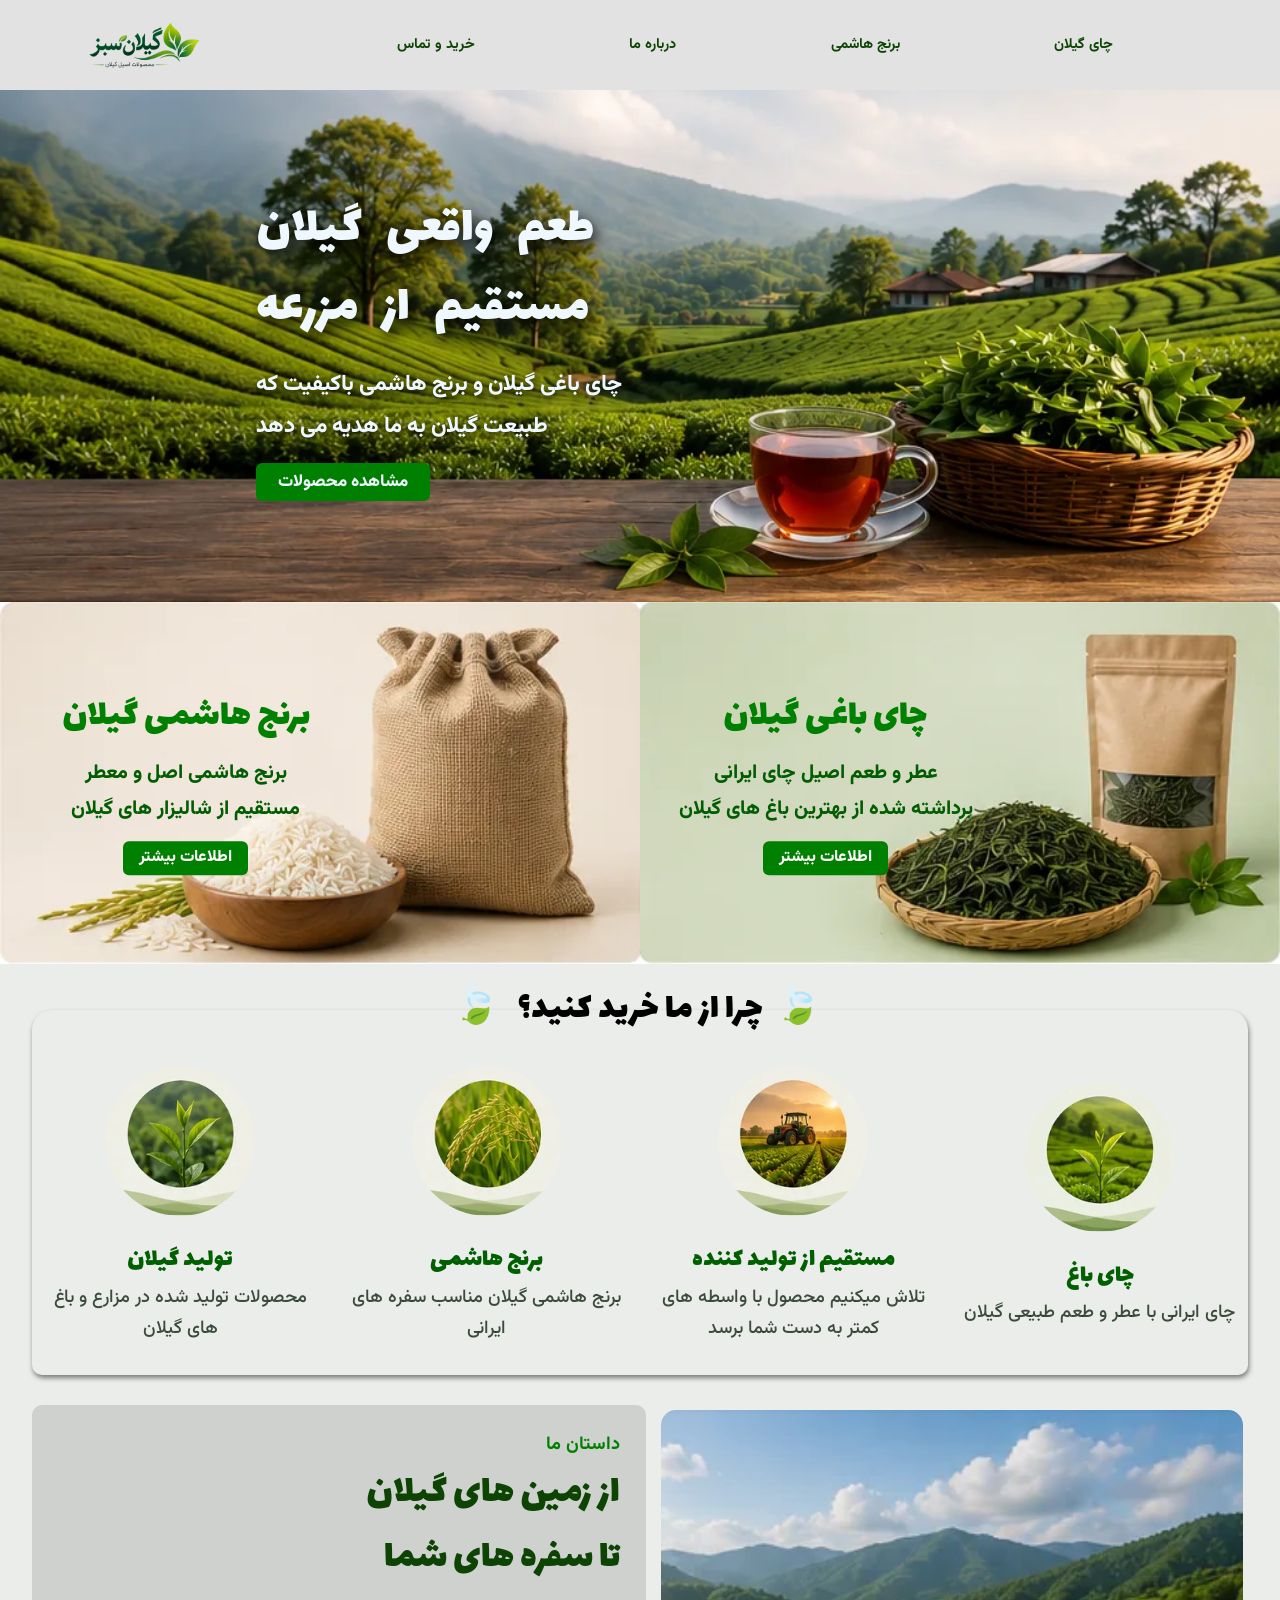
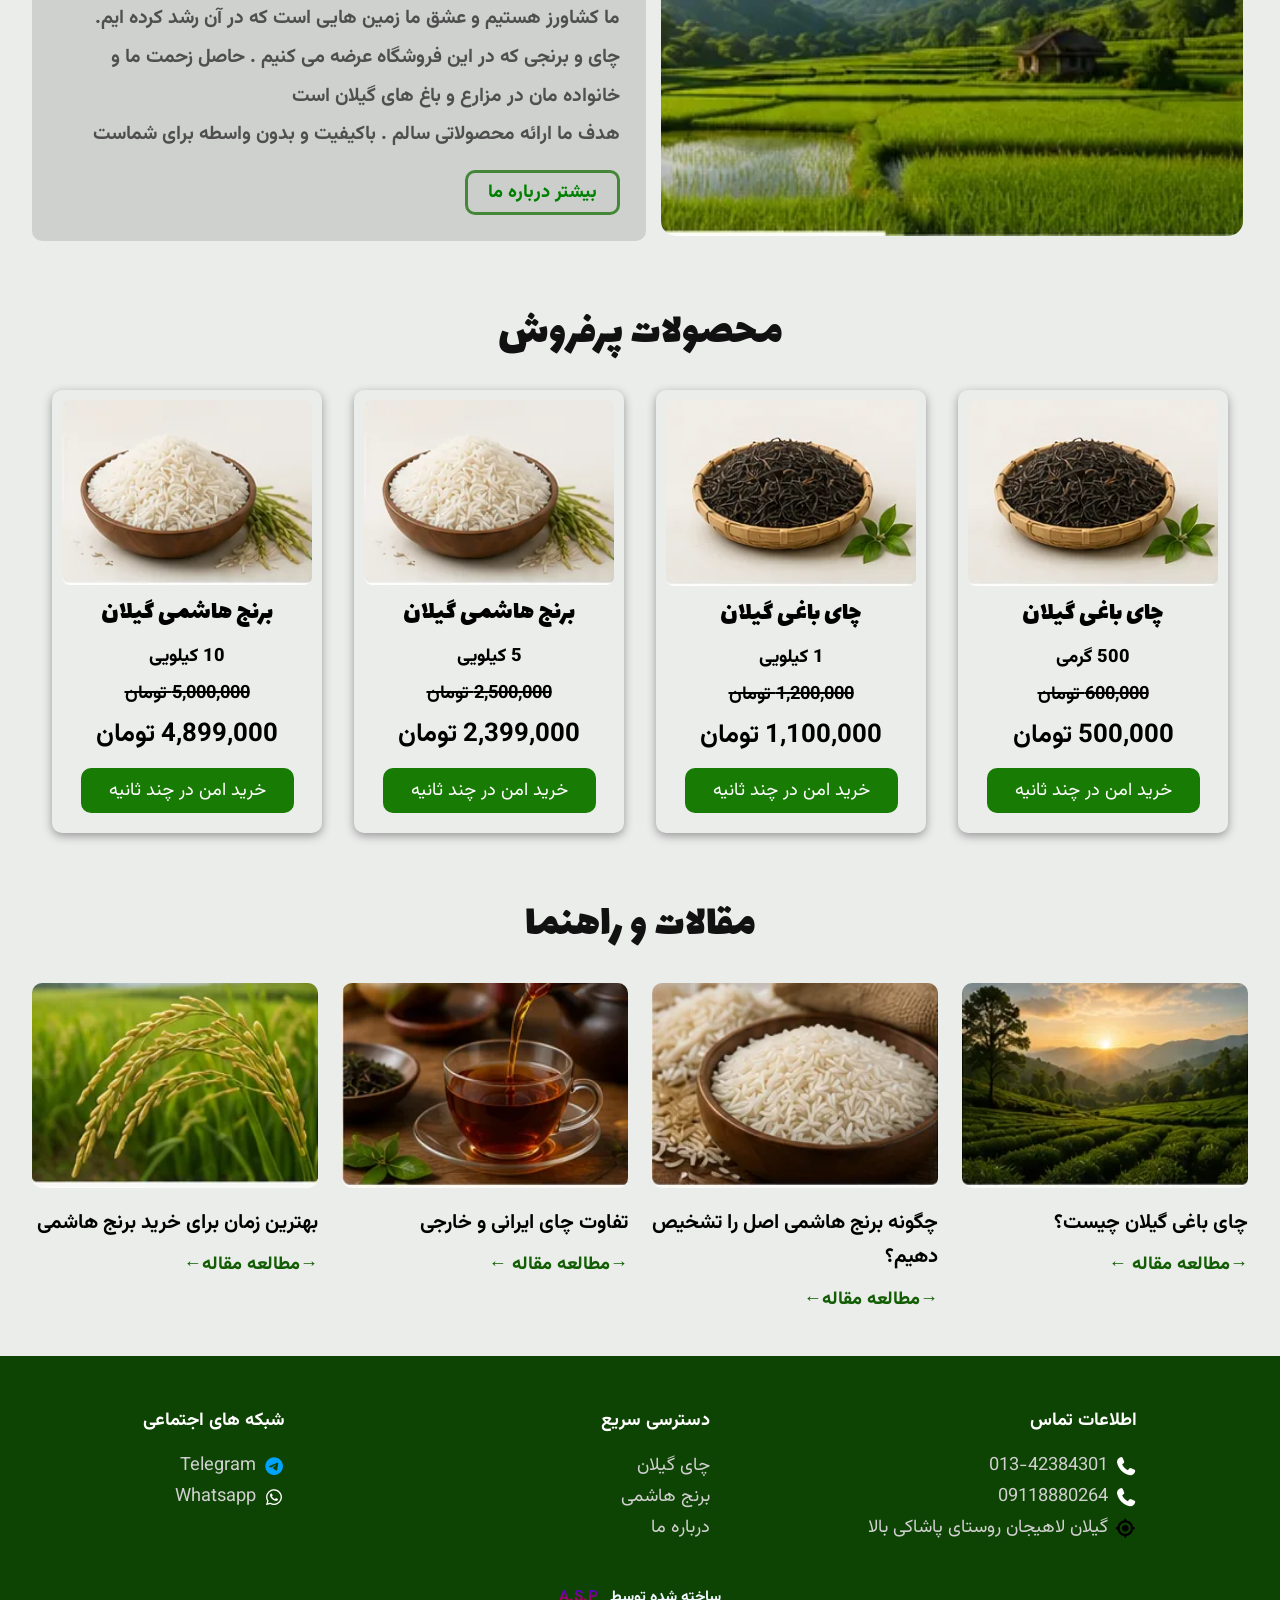
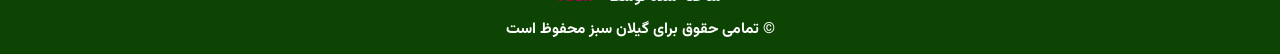
==== index.html @ 2630d725 "اولین آپلود" ====
<!DOCTYPE html>
<html lang="fa" dir="rtl">
<head>
    <meta charset="UTF-8">
    <meta name="viewport" content="width=device-width, initial-scale=1.0">
    <title>گیلان سبز | خرید برنج هاشمی و چای باغی گیلان</title>
    <meta name="description" content="خرید چای باغی گیلان و برنج هاشمی از مزارع لاهیجان. مشاهده محصولات، مقالات راهنمای خرید و راه‌های تماس برای سفارش.">
    <meta name="robots" content="index, follow, max-image-preview:large">
    <meta name="theme-color" content="#187b04">
    <link rel="canonical" href="https://gilansabz.ir/">
    <meta property="og:title" content="گیلان سبز | خرید برنج هاشمی و چای باغی گیلان">
    <meta property="og:description" content="خرید چای باغی گیلان و برنج هاشمی از مزارع لاهیجان. مشاهده محصولات، مقالات راهنمای خرید و راه‌های تماس برای سفارش.">
    <meta property="og:type" content="website">
    <meta property="og:url" content="https://gilansabz.ir/">
    <meta property="og:image" content="https://gilansabz.ir/images/og-image.jpg">
    <meta property="og:image:width" content="1200">
    <meta property="og:image:height" content="630">
    <meta property="og:locale" content="fa_IR">
    <meta property="og:site_name" content="گیلان سبز">
    <meta name="twitter:card" content="summary_large_image">
    <meta name="twitter:title" content="گیلان سبز | خرید برنج هاشمی و چای باغی گیلان">
    <meta name="twitter:description" content="خرید چای باغی گیلان و برنج هاشمی از مزارع لاهیجان. مشاهده محصولات، مقالات راهنمای خرید و راه‌های تماس برای سفارش.">
    <meta name="twitter:image" content="https://gilansabz.ir/images/og-image.jpg">
    <link rel="icon" type="image/png" href="./gilan-sabz-logo-lossless.webp">
    <link rel="preconnect" href="https://fonts.googleapis.com">
    <link rel="preconnect" href="https://fonts.gstatic.com" crossorigin>
    <link href="https://fonts.googleapis.com/css2?family=Lalezar&family=Vazirmatn:wght@300..900&display=swap" rel="stylesheet">
    <link rel="stylesheet" href="./style.css">
    <link rel="stylesheet" href="./responsive.css">
    <link rel="stylesheet" href="./fontawesome/css/all.min.css">
    <script type="application/ld+json">{"@context": "https://schema.org", "@type": "WebSite", "name": "گیلان سبز", "url": "https://gilansabz.ir/", "inLanguage": "fa-IR"}</script>
    <script type="application/ld+json">{"@context": "https://schema.org", "@type": "LocalBusiness", "name": "گیلان سبز", "url": "https://gilansabz.ir/", "image": "https://gilansabz.ir/images/og-image.jpg", "logo": "https://gilansabz.ir/logo.webp", "description": "خرید چای باغی گیلان و برنج هاشمی از مزارع لاهیجان. مشاهده محصولات، مقالات راهنمای خرید و راه‌های تماس برای سفارش.", "telephone": ["+98-13-42384301", "+98-911-888-0264"], "address": {"@type": "PostalAddress", "addressCountry": "IR", "addressRegion": "گیلان", "addressLocality": "لاهیجان", "streetAddress": "روستای پاشاکی بالا"}, "sameAs": ["https://t.me/Behrooz_sedighi", "https://instagram.com/Arian.sedighi"]}</script>
</head>
<body>
    <!--==============================
    شروع ساخت هدر وبسایت
    ==============================-->
    <div class="div1">
        <div class="div-hed-box">
            <header class="heder">
                <a href="./index.html" class="a-img-hed"><img width="600" height="400" src="./gilan-sabz-logo-lossless.webp" alt="لوگوی گیلان سبز" class="logo"></a>
                <nav class="naviction-box" aria-label="منوی اصلی">
                    <a href="./tea-gilan.html" class="a-nav">چای گیلان</a>
                    <a href="./hashemi-rice.html" class="a-nav">برنج هاشمی</a>
                    <a href="./about.html" class="a-nav">درباره ما</a>
                    <a href="./contact-buy.html" class="a-nav">خرید و تماس</a>
                </nav>
            </header>
        </div>
 <!--==============================
    شروع ساخت  یک گراند وبسایت
    ==============================-->
        <div class="div-backgrand-box">
            <section class="section-box hero">
                <img width="1024" height="410" src="./images/01-hero-tea-field.webp" alt="مزرعه چای گیلان" class="img-for-bacgrand" fetchpriority="high">
                <div class="hero-text">
                <h1 class="h11">طعم واقعی گیلان<br>مستقیم از مزرعه</h1>
                <h2 class="h2-1">چای باغی گیلان و برنج هاشمی باکیفیت  که <br>طبیعت گیلان به ما هدیه می دهد</h2>
                <a href="./contact-buy.html"><button type="button" class="btn1" >مشاهده محصولات</button></a>
                </div>
            </section>
        </div>

         <!--==============================
          شروع ساخت  سکشن عکس برنج و چای 
          ==============================-->
        <div class="div-section-box">

            <section class="section-box category">
                <img width="491" height="278" src="./images/02-tea-category.webp" alt="چای باغی گیلان" class="img-for-section" loading="lazy">
                <div class="section-text">
                <h2  class="h2-5">چای باغی گیلان</h2>
                <h2  class="h2-3">عطر و طعم اصیل چای ایرانی <br> برداشته شده از بهترین باغ های گیلان</h2>
                <a href="./tea-gilan.html"><button class="btn-tia1">اطلاعات بیشتر</button></a>
                </div>
            </section>

            <section class="section-box category">
                <img width="491" height="278" src="./images/03-rice-category.webp" alt="برنج هاشمی گیلان" class="img-for-section" loading="lazy">
                <div class="section-text">
                <h2  class="h2-5-1">برنج هاشمی گیلان</h2>
                <h2  class="h2-6">برنج هاشمی اصل و معطر<br> مستقیم از شالیزار های گیلان</h2>
                <a href="./hashemi-rice.html"><button class="btn-tia2">اطلاعات بیشتر</button></a>
                </div>
            </section>
 <!--==============================
    شروع ساخت  فیلدست
  ==============================-->

            </div>
            <fieldset class="fild"> <legend class="fi1">  &nbsp;  🍃  &nbsp;چرا از ما خرید کنید؟  &nbsp; 🍃&nbsp;  </legend>
                <div class="div-for-section2">
                    <section class="section-box2">
                        <img width="239" height="191" src="./images/04-tea-field-circle.webp" alt="باغ چای گیلان" class="section-img-2" loading="lazy">
                        <h2   class="h2-11">چای باغ</h2>
                        <h3  class="h2-12">چای ایرانی با عطر و طعم طبیعی گیلان </h3>
                    </section>
                    
                    <section class="section-box2">
                        <img width="240" height="191" src="./images/05-farm-circle.webp" alt="مزرعه و کشاورزی در گیلان" class="section-img-2" loading="lazy">
                        <h2  class="h2-11">مستقیم از تولید کننده</h2>
                        <h3  class="h2-12">تلاش میکنیم محصول با واسطه های کمتر به دست شما برسد </h3>
                    </section>

                    <section class="section-box2">
                        <img width="240" height="191" src="./images/06-rice-circle.webp" alt="دانه‌های برنج هاشمی" class="section-img-2" loading="lazy">
                        <h2  class="h2-11">برنج هاشمی</h2>
                        <h3  class="h2-12">برنج هاشمی گیلان مناسب سفره های ایرانی</h3>
                    </section>

                    <section class="section-box2">
                        <img width="240" height="191" src="./images/07-tea-leaf-circle.webp" alt="برگ سبز چای" class="section-img-2" loading="lazy">
                        <h2  class="h2-11">تولید گیلان</h2>
                        <h3  class="h2-12">محصولات تولید شده در مزارع و باغ های گیلان</h3>
                    </section>
                </div>
            </fieldset>

 <!--==============================
    شروع ساخت  بخش داستان ما
    ==============================-->
            <div class="div-section-box-for-historya">

                <section class="section-for-img-historya">
                    <img width="491" height="234" src="./images/08-rice-field-story.webp" alt="شالیزار برنج در گیلان" class="img-history" loading="lazy">
                </section>

                <section class="section-box-for-text">
                    <h3 class="h3-1"> داستان ما</h3>
                    <h2 class="h22-2"> از زمین های گیلان <br> تا سفره های شما </h2>
                    <p class="h2-33"> ما کشاورز هستیم و عشق ما زمین هایی است که در آن رشد کرده ایم. <br>
                     چای و برنجی که در این فروشگاه عرضه می کنیم . حاصل زحمت ما و خانواده مان در مزارع و باغ های گیلان است <br>
                     هدف ما ارائه محصولاتی سالم . باکیفیت و بدون واسطه برای شماست </p>
                     <a href="./about.html"><button class="btn-123">بیشتر درباره ما</button></a>
                </section>
            </div>

             <!--==============================
               شروع ساخت  بخش قیمت ها   
              ================================-->
                <h2 class="h2-55-0">محصولات پرفروش</h2>

                <div class="gaymat-box">
                    <section class="section-55-box">
                    <img width="239" height="177" src="./images/09-tea-product-1.webp" alt="بسته ۵۰۰ گرمی چای باغی گیلان" class="img-section-55" loading="lazy">
                    <h2 class="h2-55-1">چای باغی گیلان</h2>
                    <h4 class="h4-55">500 گرمی</h4>
                    <h3 class="h3-55"> 600,000 تومان</h3>
                    <h2 class="h3-55-7"> 500,000 تومان</h2>
                    <a href="./contact-buy.html" class="a-bottn55-1"><button class="btn55-1" > خرید امن در چند ثانیه </button></a>
                </section>
                    <section class="section-55-box">
                    <img width="239" height="177" src="./images/09-tea-product-1.webp" alt="بسته ۱ کیلویی چای باغی گیلان" class="img-section-55" loading="lazy">
                    <h2 class="h2-55-1">چای باغی گیلان</h2>
                    <h4 class="h4-55">1 کیلویی</h4>
                    <h3 class="h3-55"> 1,200,000 تومان</h3>
                    <h2 class="h3-55-7">1,100,000 تومان</h2>
                    <a href="./contact-buy.html" class="a-bottn55-1"><button class="btn55-1"> خرید امن در چند ثانیه </button></a>
                </section>
                    <section class="section-55-box">
                    <img width="240" height="177" src="./images/11-rice-product-1.webp" alt="برنج هاشمی گیلان ۵ کیلویی" class="img-section-55" loading="lazy">
                    <h2 class="h2-55-1">برنج هاشمی گیلان</h2>
                    <h4 class="h4-55">5 کیلویی</h4>
                    <h3 class="h3-55"> 2,500,000 تومان</h3>
                    <h2 class="h3-55-7"> 2,399,000 تومان</h2>
                    <a href="./contact-buy.html" class="a-bottn55-1"><button class="btn55-1"> خرید امن در چند ثانیه </button></a>
                </section>
                    <section class="section-55-box">
                    <img width="240" height="177" src="./images/11-rice-product-1.webp" alt="برنج هاشمی گیلان ۱۰ کیلویی" class="img-section-55" loading="lazy">
                    <h2 class="h2-55-1">برنج هاشمی گیلان</h2>
                    <h4 class="h4-55">10 کیلویی</h4>
                    <h3 class="h3-55">  5,000,000  تومان</h3>
                    <h2 class="h3-55-7"> 4,899,000  تومان</h2>
                    <a href="./contact-buy.html" class="a-bottn55-1"><button class="btn55-1"> خرید امن در چند ثانیه </button></a>
                </section>
                   
                </div>

                 <!--==============================
                      شروع ساخت  مقالات
                  ==============================-->

                <h2 class="h2-00">مقالات و راهنما</h2>
                
                <main class="div-for-articel">
                        <article class="artc">
                        <img width="239" height="188" src="./images/13-tea-landscape.webp" alt="منظره باغ چای" class="img-artc" loading="lazy">
                        <h2 class="h2-ar" >چای باغی گیلان چیست؟</h2>
                      <a href="./tea-gilan.html" class="b2"> →مطالعه مقاله ←</a> 
                </article>  
                        <article class="artc">
                        <img width="240" height="188" src="./images/15-rice-bowl.webp" alt="کاسه برنج هاشمی" class="img-artc" loading="lazy">
                        <h2 class="h2-ar">چگونه برنج هاشمی اصل را  تشخیص دهیم؟</h2>
                    <a href="./hashemi-rice.html" class="b2" id="b21"> →مطالعه مقاله←</a> 
                </article>  
                        <article class="artc">
                        <img width="240" height="188" src="./images/14-tea-cup.webp" alt="فنجان چای" class="img-artc" loading="lazy">
                        <h2 class="h2-ar">تفاوت چای ایرانی و خارجی</h2>
                     <a href="./iranian-vs-foreign-tea.html" class="b2"> →مطالعه مقاله ←</a>    
                </article>  
                        <article class="artc">
                        <img width="240" height="188" src="./images/16-rice-field.webp" alt="شالیزار برنج" class="img-artc" loading="lazy">
                        <h2 class="h2-ar">بهترین زمان برای خرید برنج هاشمی</h2>
                     <a href="./best-time-buy-rice.html" class="b2"> →مطالعه مقاله←</a> 
                </article>
                </main>
                <!--==============================
                    شروع ساخت فوتر سایت 
                 ==============================-->
                <div class="div-for-footer">
                        <footer class="foot">
                            <ul class="ul1">
                                  <strong >اطلاعات تماس</strong>
                                <li>
                                  <a href="tel:013-42384301"   class="a11">
                                    <i class="fa-solid fa-phone i-white"></i>
                                     013-42384301</a>
                            </li>
                                <li>
                                   <a href="tel:09118880264"  class="a11"> 
                                       <i class="fa-solid fa-phone i-white"></i>
                                     09118880264</a>
                            </li>
                                <li>
                                   <a href="https://maps.app.goo.gl/p7nHiBRJuPicP5439"  target="_blank"  class="a11"> 
                                       <i class="fa-solid fa-location i-loc"></i>
                                    گیلان لاهیجان روستای پاشاکی بالا </a>
                            </li>
                        </ul>
                            <ul class="ul1">
                                  <strong>دسترسی سریع</strong>
                             
                                <li>
                                  <a href="./tea-gilan.html"  class="a11">  چای گیلان</a>
                            </li>
                                <li>
                                   <a href="./hashemi-rice.html"  class="a11"> برنج هاشمی</a>
                            </li>
                                <li>
                                  <a href="./about.html"  class="a11">  درباره ما</a>
                            </li>
                    
                        </ul>
                    <ul class="ul1">
              
                </ul>

                <ul class="ul1">
                       <strong>شبکه های اجتماعی</strong>
                               <li>
                                   <a href="https://t.me/Behrooz_sedighi" rel="noopener noreferrer" target="_blank" class="a11" >
                                    <i class="fa-brands fa-telegram i-tel"></i>Telegram
                                   </a>
                            </li>
                              
                               <li>
                                   
                                   <a href="https://wa.me/989118880264" rel="noopener noreferrer" target="_blank" class="a11" >
                                   <i class="fa-brands fa-whatsapp i-white"></i> Whatsapp
                                   </a>
                            </li>
                </ul>
                    </footer>
                 
                        <h5  class="my-name">ساخته شده توسط &nbsp;
                             <a href="https://instagram.com/Arian.sedighi" class="my-names">A.S.P</a></h5>
                        <h5 class="font-00">&copy; تمامی حقوق برای گیلان سبز محفوظ است </h5>
                </div>
            </div>
            </body>
                </html>
---- style.css ----
/* =========================================================
   گیلان سبز | استایل اصلی (پایه + تایپوگرافی روان)
   ========================================================= */
:root {
    --font-body: "Vazirmatn", Tahoma, sans-serif;
    --font-head: "Lalezar", "Vazirmatn", Tahoma, sans-serif;
    --green: #187b04;
    --green-dark: #0e4403;
    --header-h: clamp(64px, 7vw, 96px);
    --logo-h: calc(var(--header-h) * 0.95);
    --fs-small: clamp(0.8rem, 0.76rem + 0.25vw, 1rem);
    --fs-body: clamp(0.95rem, 0.9rem + 0.3vw, 1.2rem);
    --fs-lead: clamp(1.05rem, 0.95rem + 0.6vw, 1.5rem);
    --fs-h2: clamp(1.4rem, 1.05rem + 1.6vw, 2.4rem);
    --fs-title: clamp(1.6rem, 1.1rem + 2.2vw, 3rem);
}
* {
    margin: 0;
    padding: 0;
    box-sizing: border-box;
}
html {
    overflow-x: hidden;
    scroll-behavior: smooth;
}
body {
    font-family: var(--font-body);
    font-size: var(--fs-body);
    line-height: 1.7;
    background-color: rgb(235, 237, 235);
    padding-top: var(--header-h);
}
img {
    max-width: 100%;
}
a {
    text-decoration: none;
}
ul {
    list-style-type: none;
}
button {
    cursor: pointer;
    border: none;
    font-family: inherit;
}
button:active {
    transform: scale(0.95);
    color: orangered;
    transition: transform 0.2s;
}
/* فونت عنوان‌ها */
.h11, .h2-5, .h2-5-1, .h22-2, .h2-55-0, .h2-00, .fi1, .h2-11, .h2-55-1 {
    font-family: var(--font-head);
    font-weight: 400;
    font-synthesis: none;
}
.i-white { color: white; }
.i-loc { color: #000000; }
.i-tel { color: rgba(0, 163, 251, 0.999); }
.i-insta {
    -webkit-background-clip: text;
    background-clip: text;
    -webkit-text-fill-color: transparent;
    background-image: linear-gradient(red, rgb(212, 255, 0));
}

/* =========================
   هدر
   ========================= */
.div-hed-box {
    width: 100%;
    position: fixed;
    top: 0;
    background: rgb(226, 226, 226);
    z-index: 100;
}
.heder {
    display: flex;
    align-items: center;
    justify-content: space-evenly;
    min-height: var(--header-h);
    padding: 0 20px;
}
.naviction-box {
    display: flex;
    flex: 1;
    justify-content: space-evenly;
    gap: 8px;
    margin-left: calc(var(--logo-h) * 1.5 + 8vw);
}
.naviction-box .a-nav {
    display: flex;
    position: relative;
    overflow: hidden;
    color: var(--green-dark);
    font-size: clamp(0.52rem, 0.5rem + 0.5vw, 1.2rem);
    font-weight: 700;
    white-space: nowrap;
}
.a-nav::after {
    content: "";
    position: absolute;
    width: 100%;
    height: 2px;
    background-color: rgb(28, 121, 2);
    bottom: 0;
    left: 100%;
    transition: all 0.4s;
}
.a-nav:hover::after {
    left: 0;
}
/* لوگو: فقط اندازه تنظیم می‌شود، جایگاه همان است */
.logo {
    height: var(--logo-h);
    width: auto;
    position: absolute;
    left: 6%;
    bottom: 0;
}
/* =========================
   بخش اول (هیرو)
   ========================= */
.section-box.hero {
    position: relative;
}
.img-for-bacgrand {
    display: block;
    width: 100%;
    height: clamp(260px, 40vw, 700px);
    object-fit: cover;
    pointer-events: none;
    user-select: none;
}
.hero-text {
    position: absolute;
    inset: 0;
    display: flex;
    flex-direction: column;
    justify-content: center;
    align-items: flex-end; /* در صفحه راست‌به‌چپ یعنی شروع از سمت چپ */
    gap: clamp(0.4rem, 1.2vw, 1.2rem);
    padding-left: 20%;
    color: aliceblue;
    text-align: left;
}
.h11 {
    font-size: clamp(1.5rem, 0.9rem + 3vw, 3.8rem);
    line-height: 1.5;
    word-spacing: 0.3em;
    text-shadow: 3px 6px 16px rgb(0, 0, 0);
}
.h2-1 {
    font-size: clamp(0.8rem, 0.62rem + 0.95vw, 1.5rem);
    font-weight: 800;
    line-height: 1.9;
    text-shadow: 1px 2px 8px rgb(0, 0, 0);
}
.btn1 {
    color: aliceblue;
    background-color: green;
    padding: 0.35em 1.3em;
    font-size: clamp(0.5rem, 0.7rem + 0.45vw, 1.15rem);
    font-weight: 800;
    border-radius: 6px;
}

/* =========================
   سکشن عکس چای و برنج (عرض ۱۰۰٪ صفحه)
   ========================= */
.div-section-box {
    display: flex;
    width: 100%;
    margin: 0;
    gap: 0;
}
.section-box.category {
    position: relative;
    width: 100%;
}
.img-for-section {
    display: block;
    width: 100%;
    height: auto;
}
.section-text {
    position: absolute;
    top: 50%;
    left: 6%;
    transform: translateY(-50%);
    width: 46%;
    display: flex;
    flex-direction: column;
    align-items: center;
    gap: clamp(0.3rem, 1vw, 1rem);
    text-align: center;
}
.h2-5, .h2-5-1 {
    color: green;
    font-size: clamp(1.25rem, 0.8rem + 2vw, 3rem);
    line-height: 1.4;
}
.h2-3, .h2-6 {
    color: rgb(2, 93, 2);
    font-weight: 800;
    font-size: clamp(0.78rem, 0.6rem + 0.8vw, 1.5rem);
    line-height: 1.8;
}
.btn-tia1, .btn-tia2 {
    color: #fff;
    font-weight: 800;
    background-color: green;
    padding: 0.3em 1em;
    font-size: clamp(0.58rem, 0.68rem + 0.4vw, 1.15rem);
    border-radius: 6px;
}

/* =========================
   چرا از ما خرید کنید
   ========================= */
.fild {
    text-align: center;
    display: block;
    padding: 20px 0;
    border: none;
    margin: 20px auto 0;
    border-radius: 20px 20px 10px 10px;
    box-shadow: 1px 3px 5px rgb(123, 123, 123);
    width: 95%;
}
.fi1 {
    font-size: var(--fs-h2);
    line-height: 1.4;
}
.div-for-section2 {
    display: flex;
    gap: 10px;
    justify-content: space-around;
    flex-wrap: wrap;
    align-items: center;
}
.section-box2 {
    flex: 1 1 220px;
    max-width: 320px;
    padding: 10px;
}
.section-img-2 {
    width: clamp(110px, 12vw, 150px);
    height: clamp(110px, 12vw, 150px);
    object-fit: cover;
    border-radius: 50%;
    display: inline-block;
    margin: 0 auto 10px;
}
.h2-11 {
    color: rgb(0, 96, 0);
    font-size: clamp(1.2rem, 1rem + 0.8vw, 1.8rem);
}
.h2-12 {
    color: rgba(1, 22, 1, 0.75);
    font-size: var(--fs-body);
    font-weight: 500;
}

/* =========================
   داستان ما
   ========================= */
.div-section-box-for-historya {
    display: flex;
    gap: 10px;
    width: 95%;
    justify-content: space-between;
    margin: 0 auto;
}
.section-box-for-text {
    margin-top: 30px;
    width: 100%;
    padding: clamp(10px, 2vw, 28px);
    background-color: rgba(128, 128, 128, 0.264);
    border-radius: 10px;
}
.section-for-img-historya {
    margin-top: 30px;
    width: 100%;
    padding: 5px;
}
.img-history {
    width: 100%;
    height: 100%;
    min-height: 220px;
    object-fit: cover;
    border-radius: 15px;
}
.h3-1 {
    color: green;
    font-size: var(--fs-body);
}
.h22-2 {
    font-size: clamp(1.5rem, 1.1rem + 1.8vw, 2.6rem);
    line-height: 1.6;
    color: var(--green-dark);
    margin-bottom: 0.5rem;
}
.h2-33 {
    font-weight: 700;
    font-size: clamp(0.95rem, 0.85rem + 0.45vw, 1.35rem);
    line-height: 2;
    color: rgb(79, 79, 79);
    margin-bottom: 1rem;
}
.btn-123 {
    color: green;
    font-size: var(--fs-body);
    font-weight: 800;
    padding: 5px 20px;
    border-radius: 10px;
    background-color: rgba(128, 128, 128, 0.037);
    border: solid #1d720cc5;
}

/* =========================
   محصولات پرفروش (عنوان دقیقاً وسط)
   ========================= */
.h2-55-0, .h2-00 {
    display: block;
    width: 100%;
    text-align: center;
    font-size: var(--fs-title);
    line-height: 1.4;
    color: #111;
    margin: clamp(30px, 5vw, 60px) 0 clamp(14px, 2vw, 28px);
}
.gaymat-box {
    display: grid;
    grid-template-columns: repeat(auto-fit, minmax(min(100%, 230px), 270px));
    justify-content: center;
    gap: clamp(14px, 2.5vw, 32px);
    margin: 0 4%;
}
.section-55-box {
    display: flex;
    flex-direction: column;
    align-items: center;
    text-align: center;
    padding: 10px 10px 20px;
    border-radius: 10px;
    box-shadow: 0 3px 10px 0 rgb(151, 151, 151);
}
.img-section-55 {
    width: 100%;
    border-radius: 8px;
}
.h2-55-1 {
    font-size: clamp(1.3rem, 1.1rem + 0.7vw, 1.8rem);
    margin-top: 6px;
}
.h4-55 {
    font-size: var(--fs-body);
    font-weight: 800;
    margin: 6px 0;
}
.h3-55 {
    font-size: var(--fs-body);
    font-weight: 700;
    text-decoration-line: line-through;
    text-decoration-thickness: 1.5px;
}
.h3-55-7 {
    font-size: clamp(1.2rem, 1.05rem + 0.7vw, 1.7rem);
    margin: 4px 0 10px;
}
.btn55-1 {
    padding: 8px 28px;
    border-radius: 10px;
    background-color: var(--green);
    color: white;
    font-size: var(--fs-body);
}

/* =========================
   مقالات و راهنما (عنوان دقیقاً وسط)
   ========================= */
.div-for-articel {
    width: 95%;
    display: grid;
    grid-template-columns: repeat(auto-fit, minmax(min(100%, 240px), 1fr));
    gap: clamp(12px, 2vw, 24px);
    margin: 0 auto 40px;
}
.artc {
    text-align: right;
}
.img-artc {
    width: 100%;
    height: clamp(160px, 16vw, 220px);
    border-radius: 10px;
    object-fit: cover;
}
.h2-ar {
    display: block;
    margin-top: 6px;
    font-size: clamp(1.05rem, 0.95rem + 0.4vw, 1.3rem);
}
.b2 {
    display: inline-block;
    font-size: var(--fs-body);
    margin-top: 10px;
    color: #135d04;
    font-weight: 800;
}

/* =========================
   فوتر
   ========================= */
.div-for-footer {
    background-color: var(--green-dark);
}
.foot {
    display: flex;
    flex-wrap: wrap;
    align-items: flex-start;
    justify-content: space-evenly;
    gap: 10px 30px;
    font-size: var(--fs-body);
    padding: 40px 15px 20px;
}
.ul1 {
    margin: 10px 0 20px;
    color: rgb(208, 208, 208);
}
.a11, .foot strong {
    display: flex;
    align-items: center;
    gap: 6px;
    color: rgb(208, 208, 208);
}
.foot strong {
    color: white;
    margin-bottom: 14px;
}
.a11:hover {
    text-decoration-line: underline;
    color: rgba(240, 248, 255, 0.9);
}
.font-00 {
    display: flex;
    align-items: center;
    justify-content: center;
    padding: 6px 10px 12px;
    color: rgb(255, 255, 255);
    font-size: var(--fs-small);
    text-align: center;
}
.my-name {
    text-align: center;
    color: aliceblue;
    font-size: var(--fs-small);
}
.my-names {
    background-image: linear-gradient(rgb(38, 0, 255), rgb(255, 0, 0));
    -webkit-background-clip: text;
    background-clip: text;
    -webkit-text-fill-color: transparent;
    animation: fontname 0.9s alternate infinite;
}
@keyframes fontname {
    100% { filter: hue-rotate(100deg); }
}

.img-section-55 {
    height: auto;
}
---- responsive.css ----
/* =========================================================
                            ریسپانسیو  
   ========================================================= */
@media (max-width: 1024px) {
    .hero-text { padding-left: 12%; }
    .section-text { left: 5%; width: 48%; }
}
@media (max-width: 768px) {
    .div-section-box-for-historya { flex-direction: column; gap: 0; }
    .section-box-for-text { margin-top: 10px; }
    .img-history { min-height: 0; height: auto; }
    .hero-text { padding-left: 8%; }
    .foot { justify-content: center; text-align: center; }
    .ul1 { margin-right: 0; }
    .a11, .foot strong { justify-content: center; }
    .div-section-box { display: flex; flex-wrap: wrap; }
    .section-text{ margin-top: -20px; left: 2%;  }
    .h2-3, .h2-6 { font-size: 1.28rem; }  
     .h2-5 ,.h2-5-1{ font-size: 2rem; }
}
@media (max-width: 480px) {
    .heder { padding: 0 8px; }
    .naviction-box { gap: 4px; margin-left: calc(var(--logo-h) * 1.5 + 4vw); }
    .logo { left: 3%; }
    .section-text { left: 3%; width: 48%;margin-top: -25px;}
    .section-text br { display: none; }
    .h2-3, .h2-6 { font-size: 0.89rem; line-height: 1.6; }
    .h2-5 ,.h2-5-1{ font-size: 1.4rem; }
    .h11 { font-size: 1.55rem; margin-top: -20px;}
    .hero-text { padding-left: 6%; padding-right: 6%; }
    .div-section-box { display: flex; flex-wrap: wrap; }

}
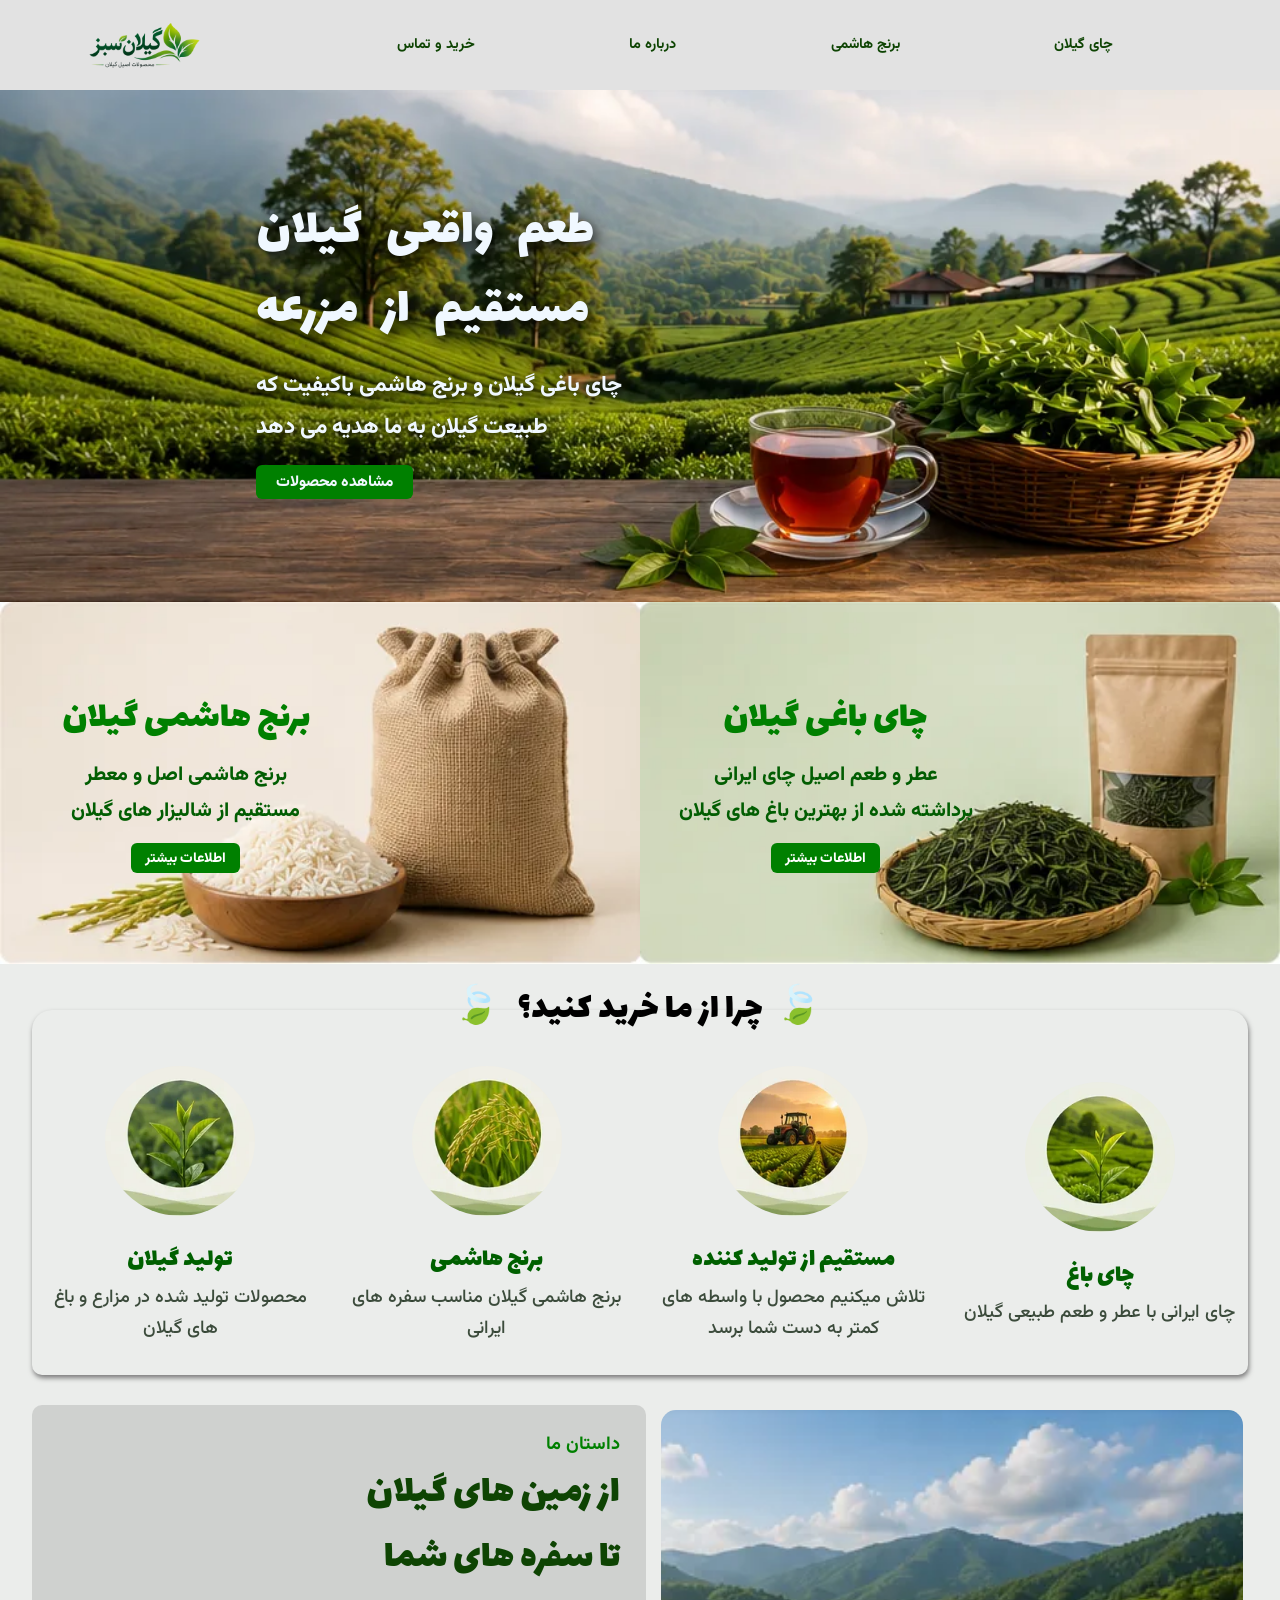
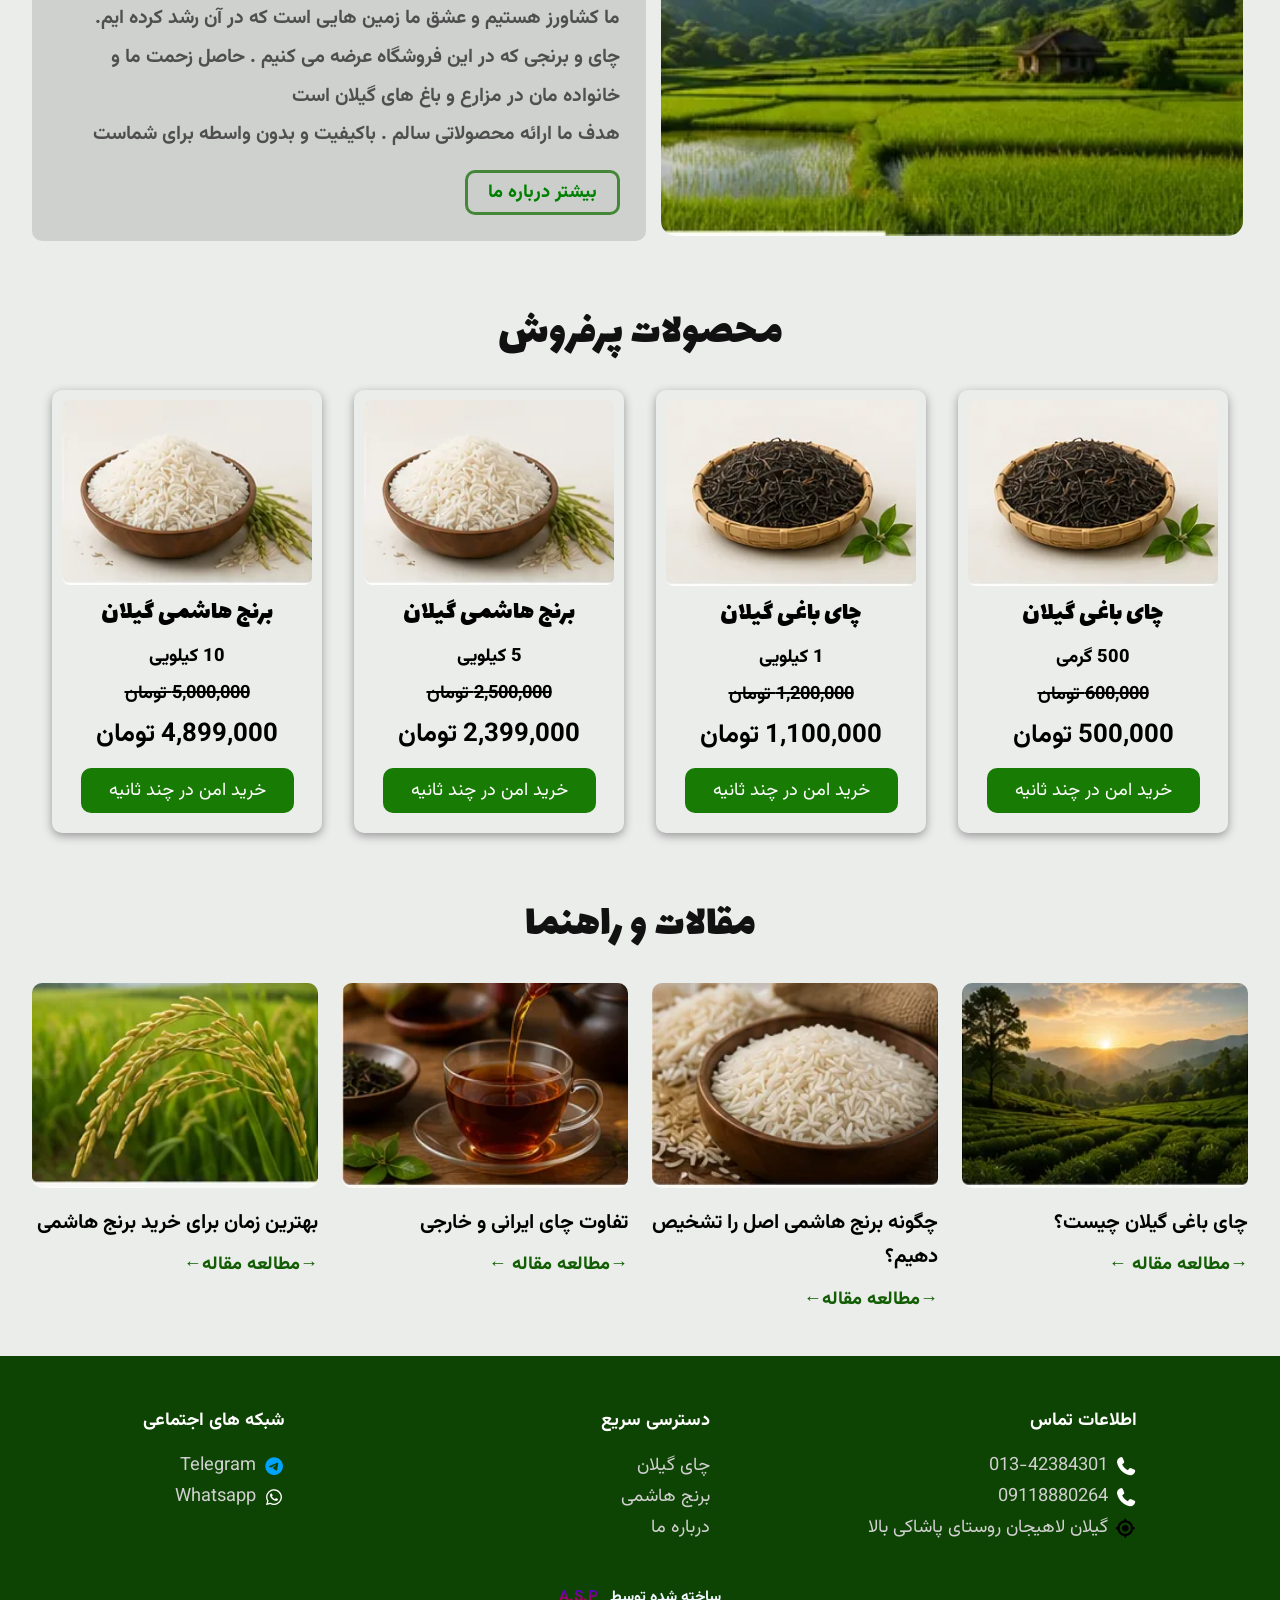
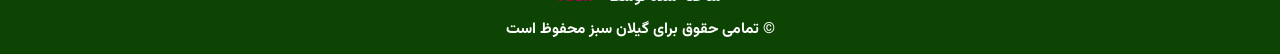
==== commit 3a79b0a7: "تغییر آدرس دامنه" ====
--- a/index.html
+++ b/index.html
@@ -7,12 +7,12 @@
     <meta name="description" content="خرید چای باغی گیلان و برنج هاشمی از مزارع لاهیجان. مشاهده محصولات، مقالات راهنمای خرید و راه‌های تماس برای سفارش.">
     <meta name="robots" content="index, follow, max-image-preview:large">
     <meta name="theme-color" content="#187b04">
-    <link rel="canonical" href="https://gilansabz.ir/">
+    <link rel="canonical" href="https://gilan-sabz.ir/">
     <meta property="og:title" content="گیلان سبز | خرید برنج هاشمی و چای باغی گیلان">
     <meta property="og:description" content="خرید چای باغی گیلان و برنج هاشمی از مزارع لاهیجان. مشاهده محصولات، مقالات راهنمای خرید و راه‌های تماس برای سفارش.">
     <meta property="og:type" content="website">
-    <meta property="og:url" content="https://gilansabz.ir/">
-    <meta property="og:image" content="https://gilansabz.ir/images/og-image.jpg">
+    <meta property="og:url" content="https://gilan-sabz.ir/">
+    <meta property="og:image" content="https://gilan-sabz.ir/images/og-image.jpg">
     <meta property="og:image:width" content="1200">
     <meta property="og:image:height" content="630">
     <meta property="og:locale" content="fa_IR">
@@ -20,7 +20,7 @@
     <meta name="twitter:card" content="summary_large_image">
     <meta name="twitter:title" content="گیلان سبز | خرید برنج هاشمی و چای باغی گیلان">
     <meta name="twitter:description" content="خرید چای باغی گیلان و برنج هاشمی از مزارع لاهیجان. مشاهده محصولات، مقالات راهنمای خرید و راه‌های تماس برای سفارش.">
-    <meta name="twitter:image" content="https://gilansabz.ir/images/og-image.jpg">
+    <meta name="twitter:image" content="https://gilan-sabz.ir/images/og-image.jpg">
     <link rel="icon" type="image/png" href="./gilan-sabz-logo-lossless.webp">
     <link rel="preconnect" href="https://fonts.googleapis.com">
     <link rel="preconnect" href="https://fonts.gstatic.com" crossorigin>
--- a/style.css
+++ b/style.css
@@ -1,6 +1,4 @@
-/* =========================================================
-   گیلان سبز | استایل اصلی (پایه + تایپوگرافی روان)
-   ========================================================= */
+
 :root {
     --font-body: "Vazirmatn", Tahoma, sans-serif;
     --font-head: "Lalezar", "Vazirmatn", Tahoma, sans-serif;
@@ -161,7 +159,7 @@
     color: aliceblue;
     background-color: green;
     padding: 0.35em 1.3em;
-    font-size: clamp(0.5rem, 0.7rem + 0.45vw, 1.15rem);
+    font-size: clamp(0.5rem, 0.6rem + 0.45vw, 1.15rem);
     font-weight: 800;
     border-radius: 6px;
 }
@@ -212,7 +210,7 @@
     font-weight: 800;
     background-color: green;
     padding: 0.3em 1em;
-    font-size: clamp(0.58rem, 0.68rem + 0.4vw, 1.15rem);
+    font-size: clamp(0.58rem, 0.55rem + 0.4vw, 1.15rem);
     border-radius: 6px;
 }
 
--- a/responsive.css
+++ b/responsive.css
@@ -15,8 +15,8 @@
     .a11, .foot strong { justify-content: center; }
     .div-section-box { display: flex; flex-wrap: wrap; }
     .section-text{ margin-top: -20px; left: 2%;  }
-    .h2-3, .h2-6 { font-size: 1.28rem; }  
-     .h2-5 ,.h2-5-1{ font-size: 2rem; }
+    .h2-3, .h2-6 { font-size: 1.1rem; }  
+     .h2-5 ,.h2-5-1{ font-size: 1.8rem; }
 }
 @media (max-width: 480px) {
     .heder { padding: 0 8px; }
@@ -24,8 +24,8 @@
     .logo { left: 3%; }
     .section-text { left: 3%; width: 48%;margin-top: -25px;}
     .section-text br { display: none; }
-    .h2-3, .h2-6 { font-size: 0.89rem; line-height: 1.6; }
-    .h2-5 ,.h2-5-1{ font-size: 1.4rem; }
+    .h2-3, .h2-6 { font-size: 0.77rem; line-height: 1.6; }
+    .h2-5 ,.h2-5-1{ font-size: 1.1rem; }
     .h11 { font-size: 1.55rem; margin-top: -20px;}
     .hero-text { padding-left: 6%; padding-right: 6%; }
     .div-section-box { display: flex; flex-wrap: wrap; }
